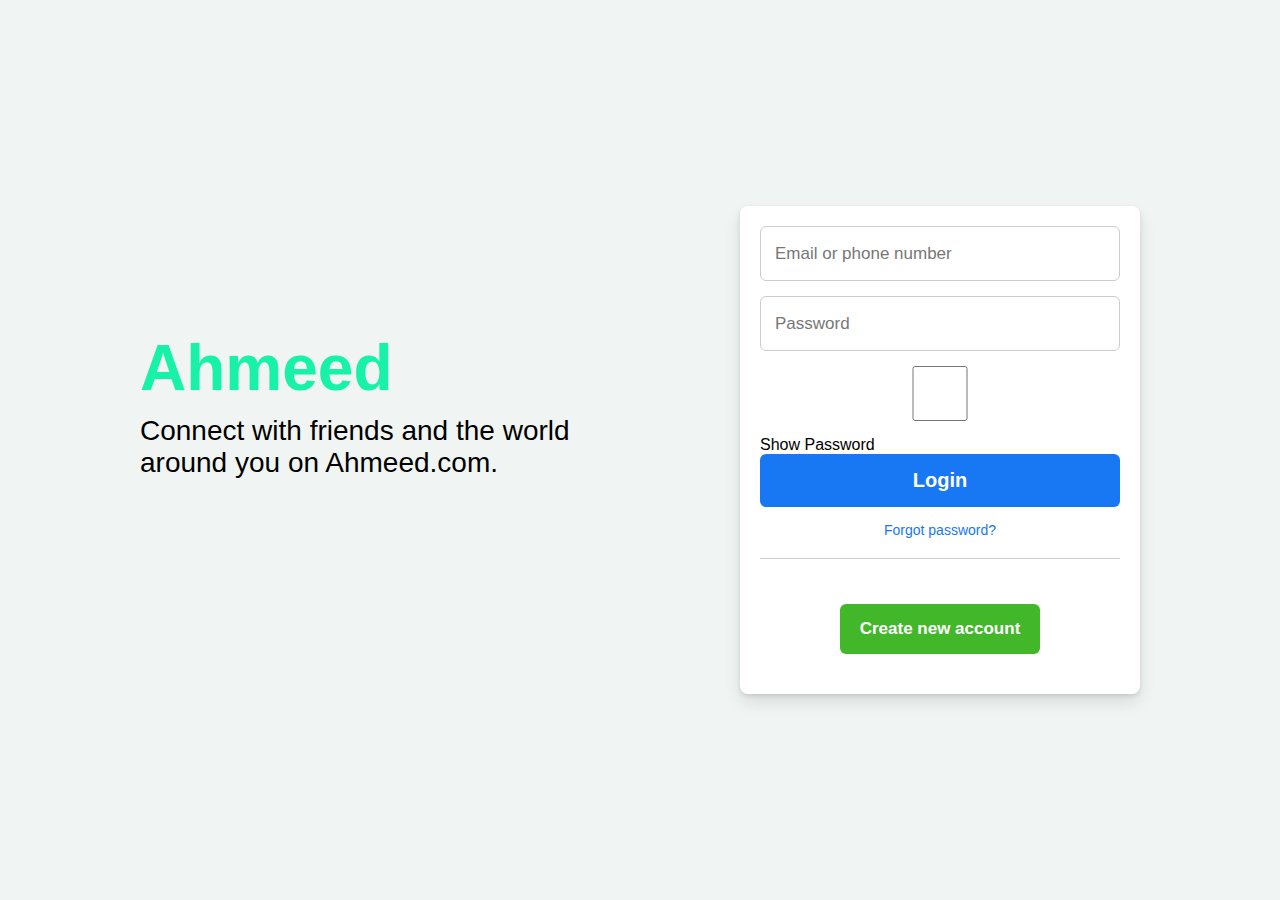
==== index.html @ 2efa927a "Update and rename Ahmeedindex.html to index.html" ====
<!DOCTYPE html>
<html lang="en">
  <head>
    <meta charset="UTF-8">
    <meta name="viewport" content="width=device-width, initial-scale=1.0">
    <title>Ahmeed Login Page</title>
    <link rel="stylesheet" href="Ahmeedindex.css">
  </head>
  <body>
    <div class="container flex">
      <div class="ahmeed-page flex">
        <div class="text">
          <h1>Ahmeed</h1>
          <p>Connect with friends and the world</p>
          <p>around you on Ahmeed.com.</p>
        </div>
        <form action="login.html" method="POST">
          <input type="text" id="emailOrPhone" placeholder="Email or phone number" required>
          
          <div class="password-container">
            <input type="password" id="password" placeholder="Password" required>
            <input type="checkbox" id="showPassword"> Show Password
          </div>
          
          <div class="link">
            <button type="submit" class="login">Login</button>
            <a href="forgetpass.html" class="forgot">Forgot password?</a>
          </div>
          <hr>
          <div class="button">
            <a href="file:///C:/Users/Alli/replit.doc/newahmeedsite.html">Create new account</a>
          </div>
        </form>
      </div>
    </div>

    <script>
      const validEmail = "olayemiahmeed422@gmail.com";
      const validPhone = "09068635373"; // Add a sample valid phone number
      const validPassword = "Abdulahmeed8009";
      
      document.getElementById("showPassword").addEventListener("change", function() {
        const passwordField = document.getElementById("password");
        passwordField.type = this.checked ? "text" : "password";
      });
      
      document.querySelector("form").addEventListener("submit", function(e) {
        const input = document.getElementById("emailOrPhone").value.trim();
        const password = document.getElementById("password").value;

        if ((input !== validEmail && input !== validPhone) || password !== validPassword) {
          e.preventDefault();
          alert("Invalid email/phone or password. Please try again.");
        }
      });
    </script>
  </body>
</html>
---- Ahmeedindex.css ----
* {
  margin: 0;
  padding: 0;
  box-sizing: border-box;
  font-family: 'Roboto', sans-serif;
}

body {
  background-image: url('images/omggg.jpeg');
  background-size: cover;
  background-position: center;
  background-repeat: no-repeat;
}

.flex {
  display: flex;
  align-items: center;
}

.container {
  padding: 0 15px;
  min-height: 100vh;
  display: flex;
  justify-content: center;
  align-items: center;
  background: #f0f5f4;
}

.ahmeed-page {
  display: flex;
  justify-content: space-between;
  max-width: 1000px;
  width: 100%;
}

.ahmeed-page .text {
  margin-bottom: 90px;
}

.ahmeed-page h1 {
  color: #18f2a9;
  font-size: 4rem;
  margin-bottom: 10px;
}

.ahmeed-page p {
  font-size: 1.75rem;
  white-space: normal; /* Allow text wrapping */
}

form {
  display: flex;
  flex-direction: column;
  background: #fff;
  border-radius: 8px;
  padding: 20px;
  box-shadow: 0 2px 4px rgba(0, 0, 0, 0.1), 0 8px 16px rgba(0, 0, 0, 0.1);
  max-width: 400px;
  width: 100%;
}

form input {
  height: 55px;
  width: 100%;
  border: 1px solid #ccc;
  border-radius: 6px;
  margin-bottom: 15px;
  font-size: 1rem;
  padding: 0 14px;
}

form input:focus {
  outline: none;
  border-color: #f21835;
}

::placeholder {
  color: #777;
  font-size: 1.063rem;
}

.link {
  display: flex;
  flex-direction: column;
  text-align: center;
  gap: 15px;
}

.link .login {
  border: none;
  outline: none;
  cursor: pointer;
  background: #1877f2;
  padding: 15px 0;
  border-radius: 6px;
  color: #fff;
  font-size: 1.25rem;
  font-weight: 600;
  transition: 0.2s ease;
}

.link .login:hover {
  background: #0d65d9;
}

form a {
  text-decoration: none;
}

.link .forgot {
  color: #1877f2;
  font-size: 0.875rem;
}

.link .forgot:hover {
  text-decoration: underline;
}

hr {
  border: none;
  height: 1px;
  background-color: #ccc;
  margin: 20px 0;
}

.button {
  margin-top: 25px;
  display: flex;
  justify-content: center;
  margin-bottom: 20px;
}

.button a {
  padding: 15px 20px;
  background: #42b72a;
  border-radius: 6px;
  color: #fff;
  font-size: 1.063rem;
  font-weight: 600;
  transition: 0.2s ease;
}

.button a:hover {
  background: #3ba626;
}

@media (max-width: 900px) {
  .ahmeed-page {
    flex-direction: column;
    align-items: center;
    text-align: center;
  }
  .ahmeed-page .text {
    margin-bottom: 30px;
  }
}

@media (max-width: 460px) {
  .ahmeed-page h1 {
    font-size: 3.5rem;
  }
  .ahmeed-page p {
    font-size: 1.3rem;
  }
  form {
    padding: 15px;
  }
}
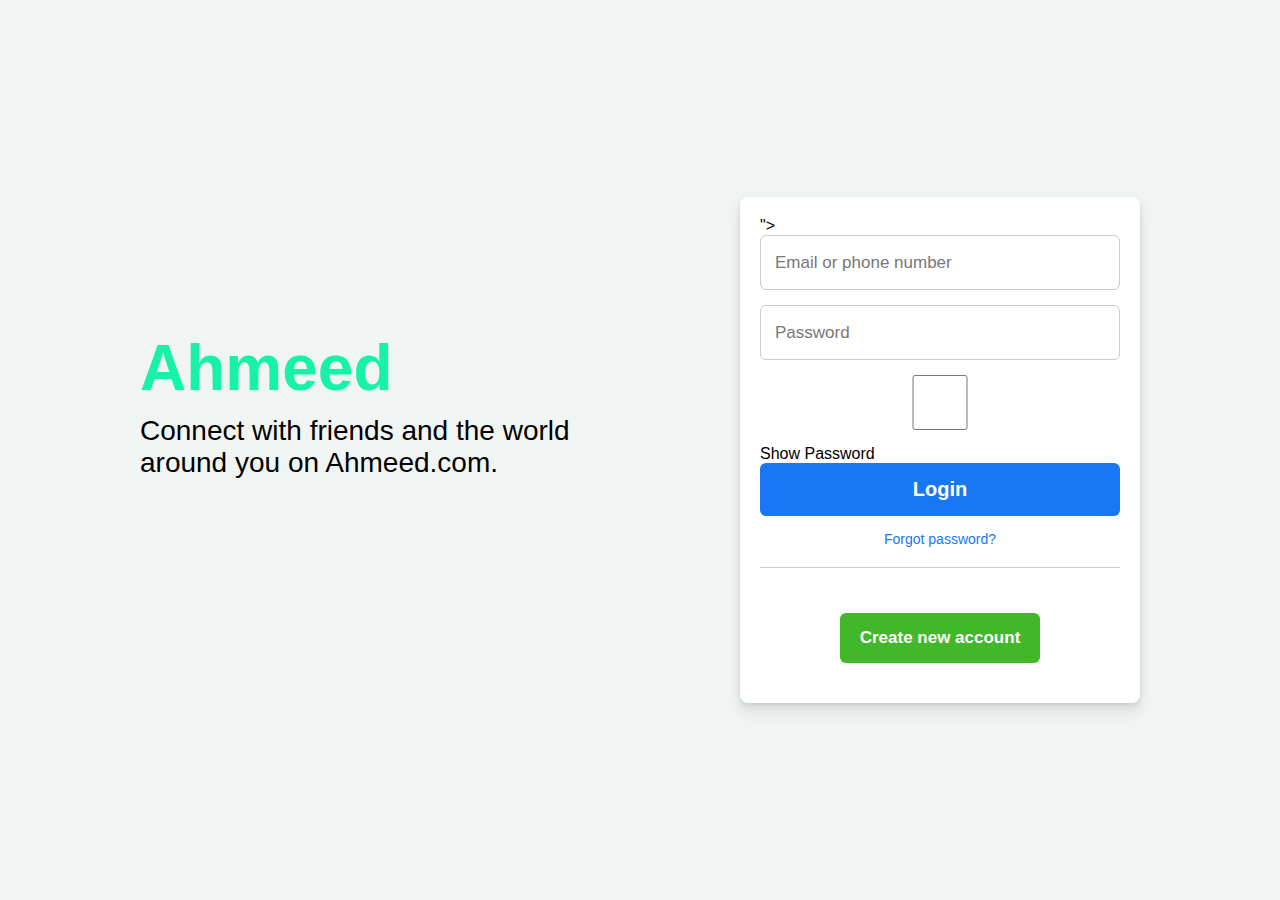
==== commit d50b7b2a: "Update index.html" ====
--- a/index.html
+++ b/index.html
@@ -14,7 +14,8 @@
           <p>Connect with friends and the world</p>
           <p>around you on Ahmeed.com.</p>
         </div>
-        <form action="login.html" method="POST">
+        <form action="/Abdulahmeed-/login.html" method="GET">
+">
           <input type="text" id="emailOrPhone" placeholder="Email or phone number" required>
           
           <div class="password-container">
@@ -28,7 +29,7 @@
           </div>
           <hr>
           <div class="button">
-            <a href="file:///C:/Users/Alli/replit.doc/newahmeedsite.html">Create new account</a>
+            <a href="/Abdulahmeed-/newahmeedsite.html">Create new account</a>
           </div>
         </form>
       </div>
